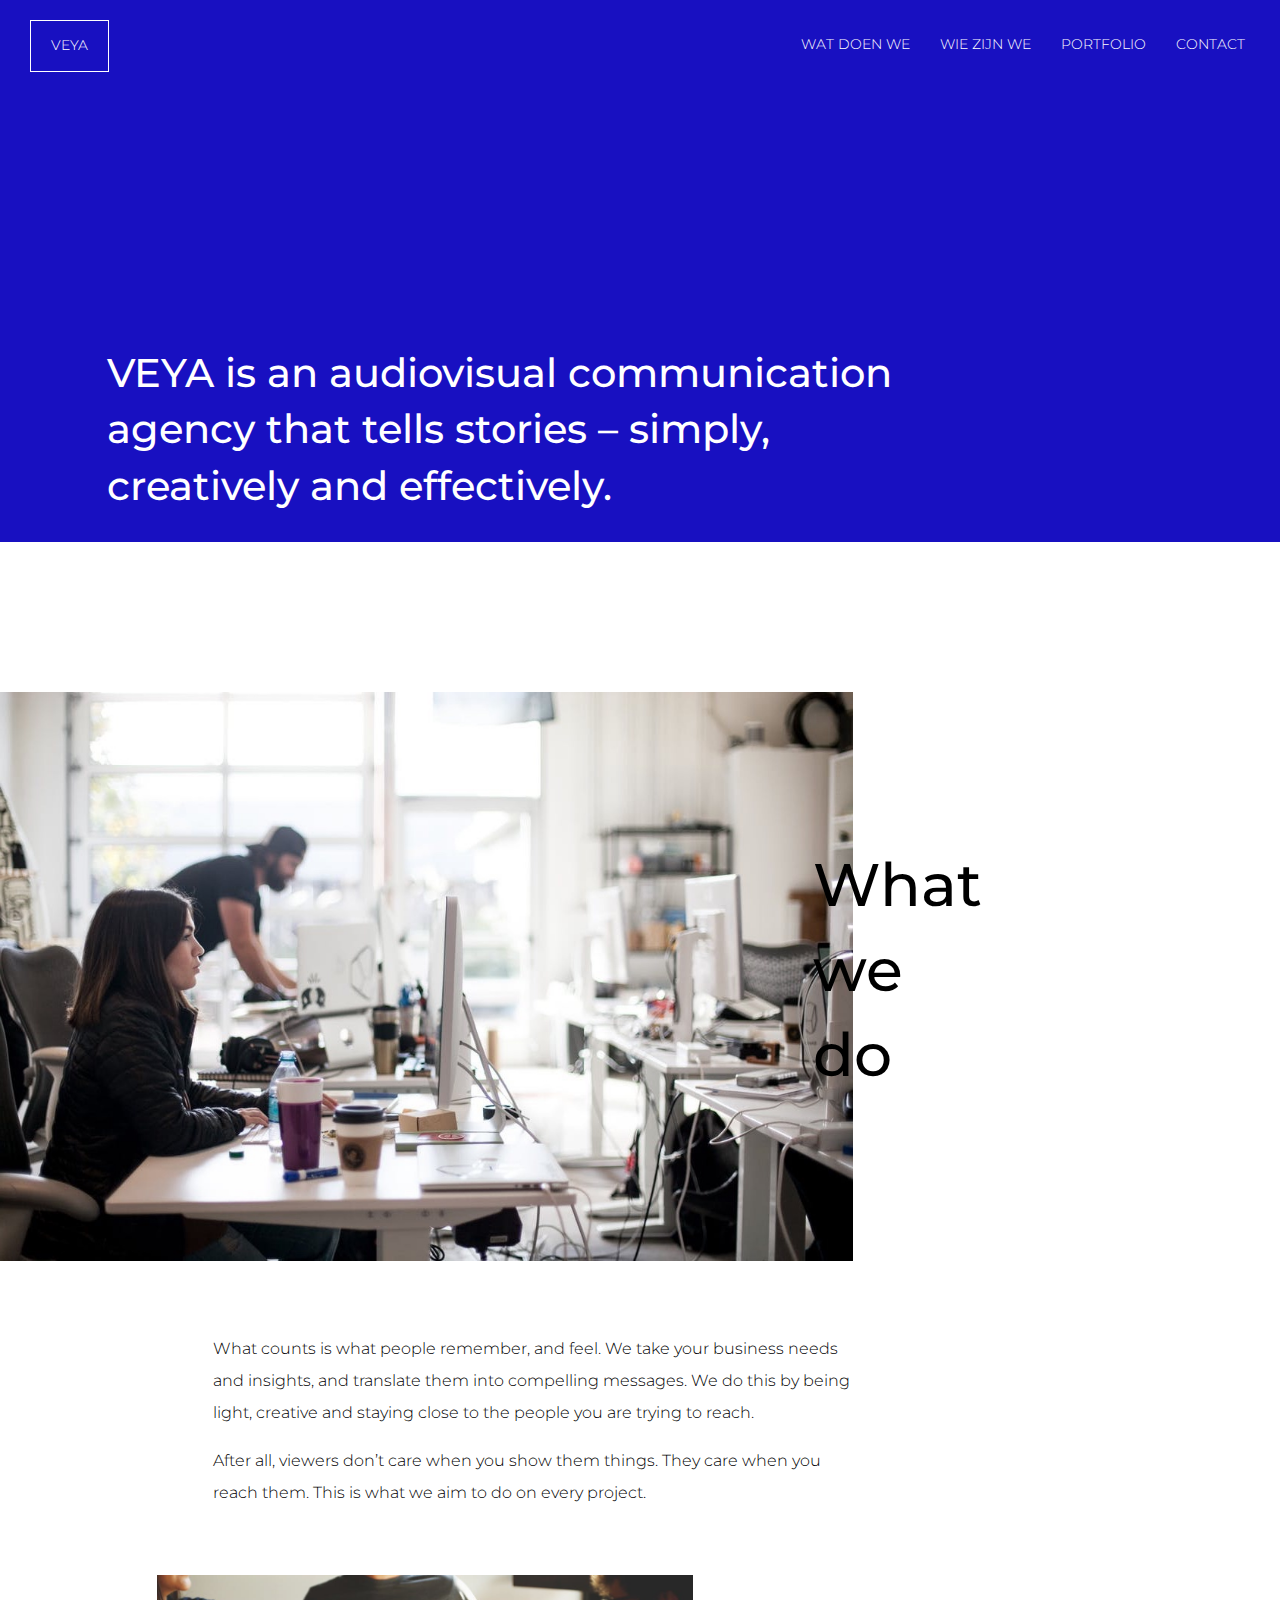
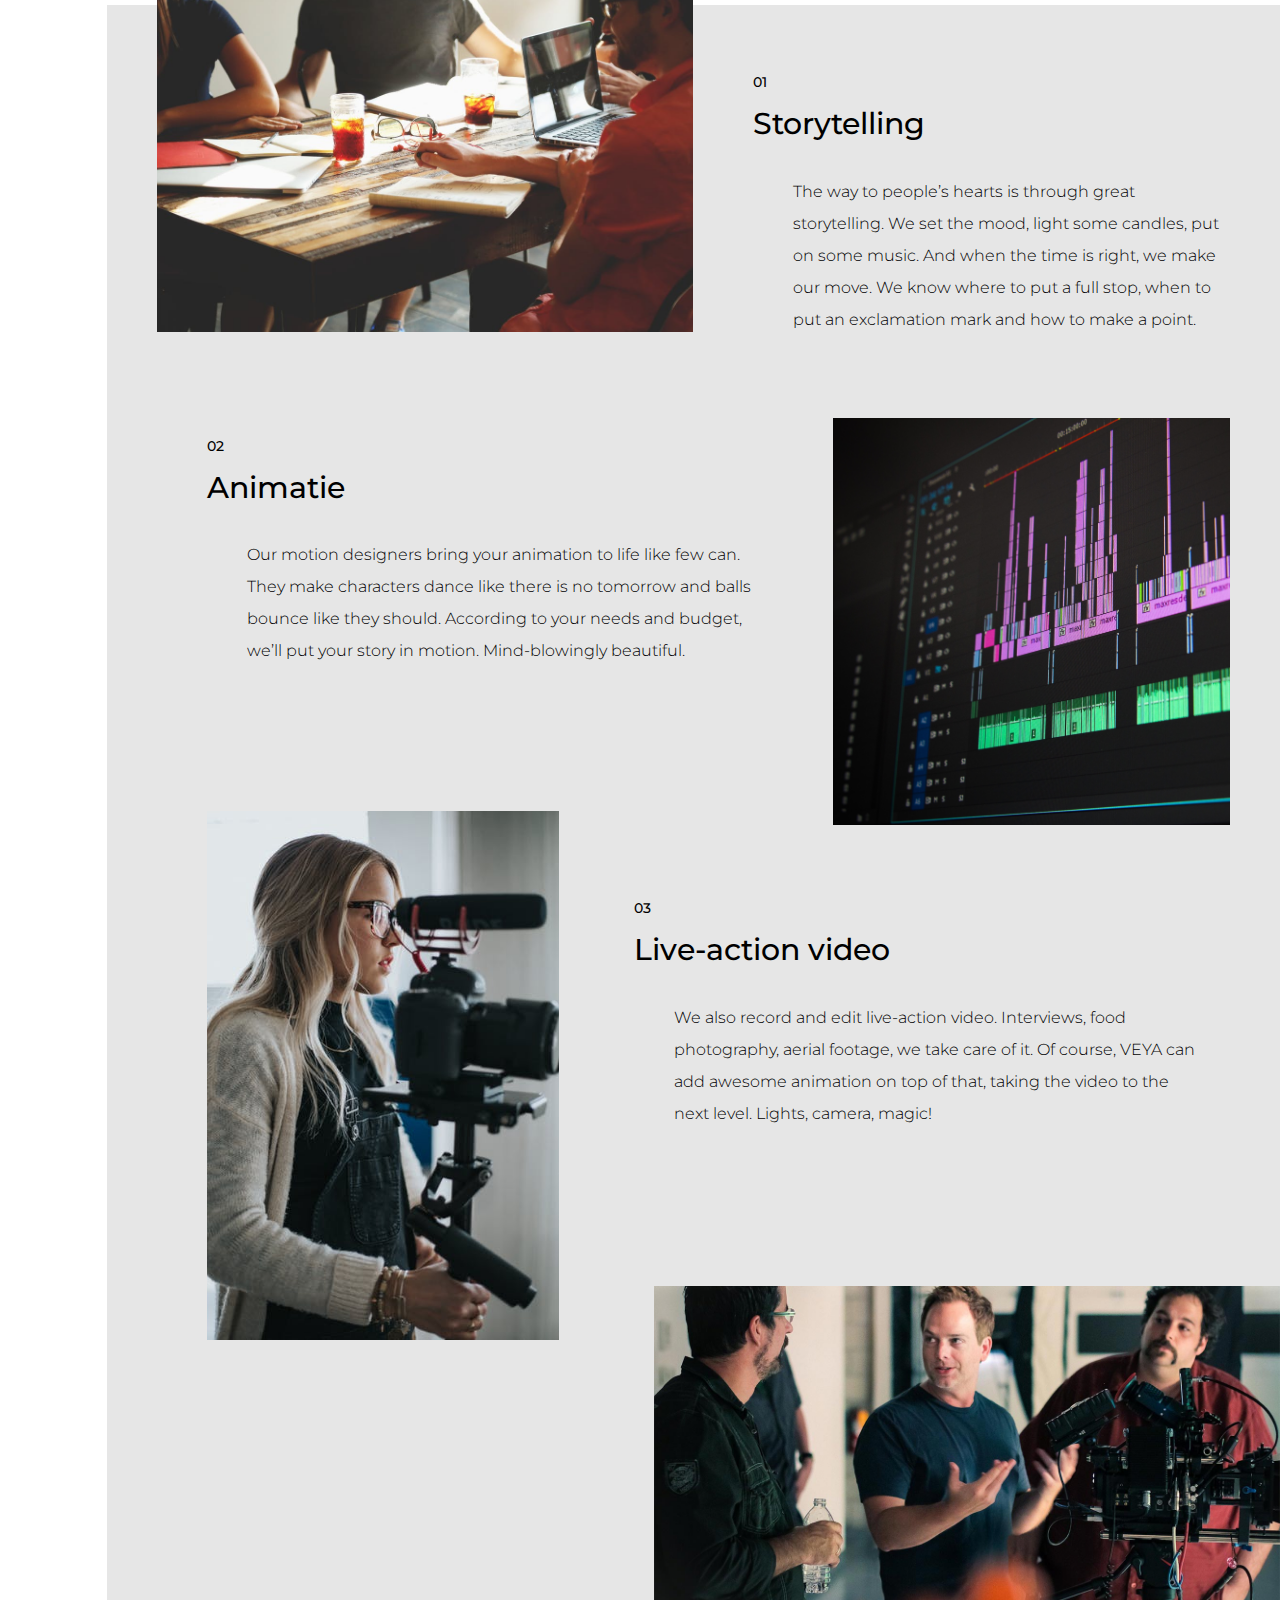
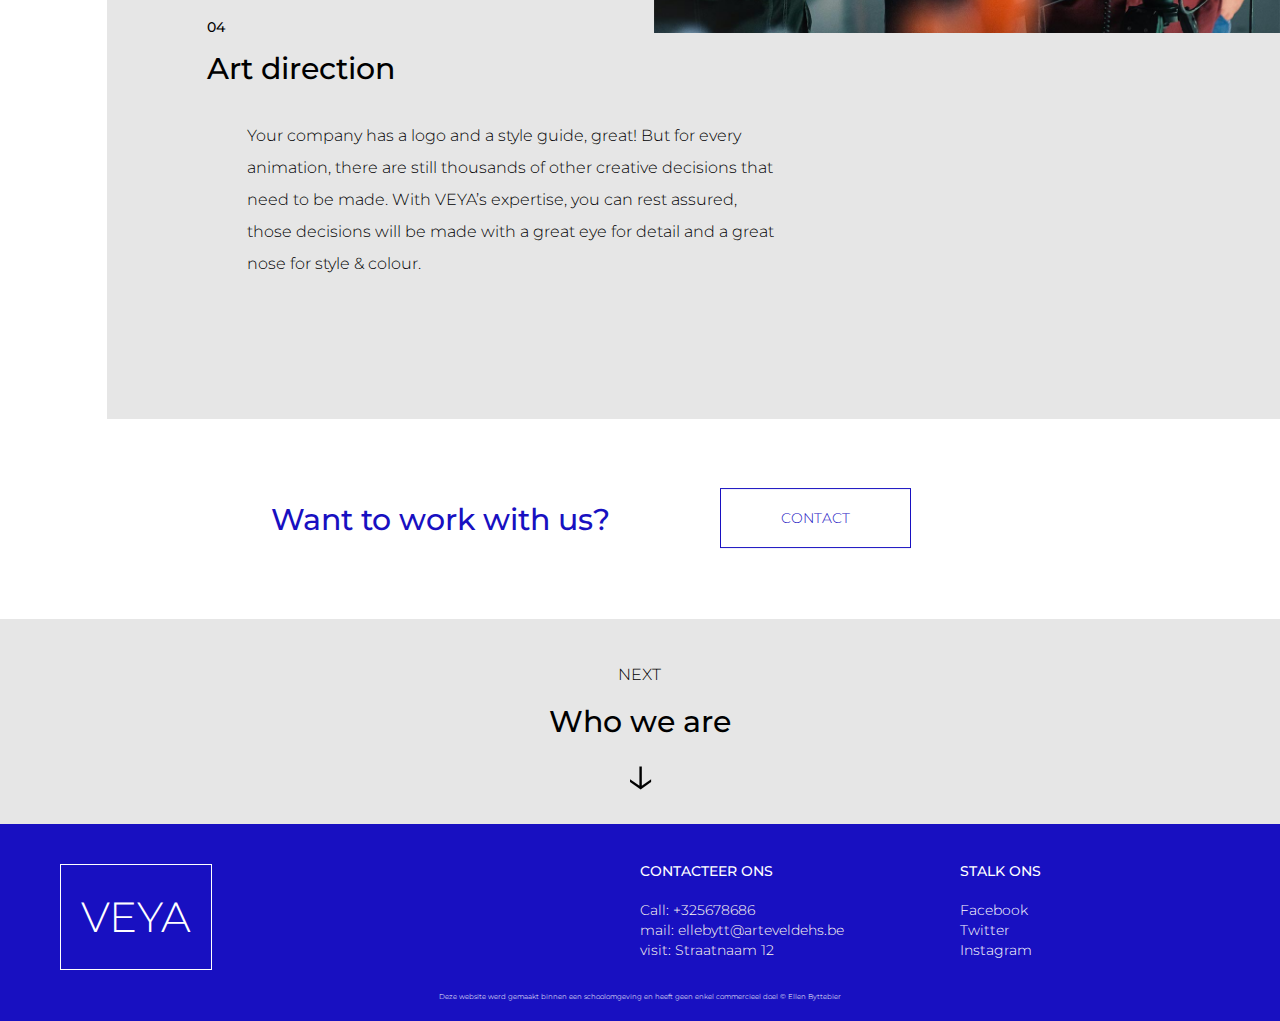
==== about.html @ 798d1234 "Versie 19/05" ====
<!DOCTYPE html SYSTEM "about:legacy-compat"> 
<html dir="ltr" lang="nl-be" class="no-js" prefix="og: http://ogp.me/ns#">
  <head>
    <!-- Character encoding -->
	  <meta charset="UTF-8"> 
	  <!-- Latest version of rendering engine -->
	  <meta http-equiv="X-UA-Compatible" content="IE=edge,chrome=1">
    <!-- Mobile Viewport -->
	  <meta name="viewport" content="width=device-width, initial-scale=1, maximum-scale=1">
    <!-- Most important SEO tag -->
    <title>HTML5 | Webdesign II | GDM</title>
    <!-- Other SEO friendly tags -->	
    <meta name="description" content="Lees hier alles over nieuwe media, html5 en andere ontwikkelingen in webdevelopment en mobile development. De docenten NMD willen graag hun kennis delen met jou!">
    <meta name="keywords" content="HTML5, JavaScript, jQuery, CSS3">
    <meta name="author" content="Arteveldehogeschool - Bachelor in de grafische en digitale media | MMP">
    <meta name="copyright" content="Copyright 2010-17 Arteveldehogeschool. All Rights Reserved.">
    <!-- OpenGraph -->
    <meta property="og:type" content="website">
    <meta property="og:title" content=">HTML5 | Webdesign II | GDM">
    <meta property="og:description" content="Lees hier alles over nieuwe media, html5 en andere ontwikkelingen in webdevelopment en mobile development. De docenten NMD willen graag hun kennis delen met jou!">
    <meta property="og:url" content="http://www.gdm.gent/">
    <meta property="og:site_name" content="GDM.GENT">
    <meta property="og:image" content="assets/images/ahs.png">
    <meta property="og:image:width" content="129">
    <meta property="og:image:height" content="129">
    <!-- humans.txt -->
    <link rel="author" type="text/plain" href="/humans.txt">
     <!-- DNS prefech for CDN -->
    <link rel="dns-prefetch" href="//cdnjs.cloudflare.com">
    <link rel="dns-prefetch" href="//code.jquery.com">
    <link rel="dns-prefetch" href="//maxcdn.bootstrapcdn.com">
    <!-- Icons -->
    <!-- http://realfavicongenerator.net/ -->
    <link rel="apple-touch-icon" sizes="180x180" href="assets/icons/apple-touch-icon.png">
    <link rel="icon" type="image/png" href="assets/icons/favicon-32x32.png" sizes="32x32">
    <link rel="icon" type="image/png" href="assets/icons/favicon-16x16.png" sizes="16x16">
    <link rel="manifest" href="assets/icons/manifest.json">
    <link rel="mask-icon" href="assets/icons/safari-pinned-tab.svg" color="#ee9900">
    <link rel="shortcut icon" href="assets/icons/favicon.ico">
    <meta name="apple-mobile-web-app-title" content="GDM">
    <meta name="application-name" content="GDM">
    <meta name="msapplication-config" content="assets/icons/browserconfig.xml">
    <meta name="theme-color" content="#ffffff">
    <!-- Stylesheets: Vendors -->
    <link rel="stylesheet" media="all" href="vendor/normalize/normalize.css">
    <!-- Stylesheets: App -->
    <link rel="stylesheet" media="all" href="css/fonts.css">
    <link rel="stylesheet" media="all" href="css/typography.css">
    <link rel="stylesheet" media="all" href="css/grid.css">
    <link rel="stylesheet" media="all" href="css/main.css">
    <!-- Modernizr: feature detection -->
    <script src="vendor/modernizr/modernizr.min.js"></script>
</head>
  <body>

    <div class="navigation-wrapper background__blue">
      <div class="grid__container">
		    <div class="grid__row">
			    <div class="grid__column-12">
              <header>
                <div class="grid__row">
                    <nav>
                        <ul class="navigation">
                          <div class="grid__column-2">
                            <li class="navigation__logo"><a href="index.html">VEYA</a></li>
                          </div>
                          <div class="grid__column-10">
                            <li class="navigation__item"><a href="contact.html">Contact</a></li>
                            <li class="navigation__item"><a href="portfolio.html">Portfolio</a></li>
                            <li class="navigation__item"><a href="team.html">Wie zijn we</a></li>
                            <li class="navigation__item"><a href="about.html">Wat doen we</a></li>
                          </div>
                        </ul>
                    </nav>
                </div>
              </header>
            </div>
	      	</div>
	      </div>
      </div>

    <div class="grid__wrapper background__blue">
        <div class="grid__container">
            <div class="grid__row"> 
                <div class="grid__column-8 grid__offset-1 page__title">
                    <div class="title__absolute">
                        <h1>VEYA is an audiovisual communication agency that tells stories – 
                        simply, creatively and effectively.</h1> 
                    </div>
                </div> 
            </div>
        </div>
    </div>

    <div class="grid__wrapper">
        <div class="grid__container ">
            <div class="grid__row page__subtitle"> 
                <div class="grid__column-8">
                    <picture>
                        <img src="_img/what_we_do.jpg" alt="Bedrijsfoto" class="image"> 
                    </picture>
                </div>
                <div class="grid__column-4 subtitle__about__text">
                    <div class="subtitle__about__absolute">
                        <h2>What<br>
                        we<br>
                        do</h2>
                    </div>
                </div>
            </div>
        </div>
    </div>

    <div class="grid__wrapper">
        <div class="grid__container">
            <div class="grid__row"> 
                <div class="grid__column-6 grid__offset-2 about__alinea">
                    <p>What counts is what people remember, and feel.  We take your business needs and insights, 
                        and translate them into compelling messages. We do this by being light, 
                    creative and staying close to the people you are trying to reach. </p>
                    <p> After all, viewers don’t care when you show them things. 
                        They care when you reach them. This is what we aim to do on every project.</p> 
                </div> 
            </div>
        </div>
    </div>

    <div class="grid__wrapper">
        <div class="grid__container">
            <div class="grid__row">
                <div class="grid__column-1">
                    <p></p>
                </div>
                <div class="grid__column-11 background__grey about__grey__field">

                    <div class="grid__row">
                        <div class="grid__column-6">
                            <picture>
                                <img src="_img/storytelling.jpg" alt="Afbeelding ter illustratie" class="image storytelling__image">
                            </picture>
                        </div>
                        <div class="grid__column-6 storytelling__alinea">
                            <h4>01</h4>
                            <h3>Storytelling</h3> 
                            <p>The way to people’s hearts is through great storytelling. 
                                We set the mood, light some candles, put on some music. 
                                And when the time is right, we make our move. We know where to put a full stop, 
                                when to put an exclamation mark and how to make a point.</p>
                        </div> 
                    </div>

                    <div class="grid__row">
                        <div class="grid__column-7 animatie__alinea">
                            <h4>02</h4>
                            <h3>Animatie</h3> 
                            <p>Our motion designers bring your animation to life like few can. 
                                They make characters dance like there is no tomorrow and balls bounce like they should. 
                                According to your needs and budget, we’ll put your story in motion. Mind-blowingly beautiful.</p>
                        </div> 
                        <div class="grid__column-5 animatie__image">
                            <picture>
                                <img src="_img/animation.jpg" alt="Afbeelding ter illustratie" class="image">
                            </picture>
                        </div>
                    </div> 

                    <div class="grid__row">
                        <div class="grid__column-5">
                            <picture>
                                <img src="_img/live_action_video.jpeg" alt="Afbeelding ter illustratie" class="image live__action__image">
                            </picture>
                        </div>
                        <div class="grid__column-7 live__action__alinea">
                            <h4>03</h4>
                            <h3>Live-action video</h3> 
                            <p>We also record and edit live-action video. Interviews, food photography, aerial footage, we take care of it. 
                                Of course, VEYA can add awesome animation on top of that, taking the video to the next level. Lights, camera, magic!</p>
                        </div> 
                    </div>

                    <div class="grid__row">
                        <div class="grid__column-5">
                            <p></p>
                        </div>
                        <div class="grid__column-7">
                            <picture>
                                <img src="_img/art_direction.jpg" alt="Afbeelding ter illustratie" class="image art__direction__image">
                            </picture>
                        </div>
                    </div>

                    <div class="grid__row">
                        <div class="grid__column-7 art__direction__alinea">
                            <div class="art__direction__alinea__absolute">
                                <h4>04</h4>
                                <h3>Art direction</h3> 
                                <p>Your company has a logo and a style guide, great! But for every animation, 
                                there are still thousands of other creative decisions that need to be made. 
                                With VEYA’s expertise, you can rest assured, those decisions will be made 
                                with a great eye for detail and a great nose for style &amp; colour.</p>
                            </div>
                        </div>
                        <div class="grid__column-5">
                            <p></p>
                        </div>
                    </div>
                </div>
            </div>
        </div>
    </div>

    <div class="grid__wrapper">
        <div class="grid__container">
            <div class="grid__row"> 
                <div class="grid__column-6 wwu__box">
                     <h3>Want to work with us?</h3>
                </div> 
                <div class="grid__column-6 wwu__box">
                    <div class="wwu__contact__box">
                        <a href="contact.html">Contact</a>
                    </div>
                </div> 
            </div>
        </div>
    </div>
   
    <div class="grid__wrapper background__grey">
        <div class="grid__container">
                <div class="grid__row"> 
                    <div class="grid__column-4 grid__offset-4 next__footer">
                        <a href="team.html">
                        <p>Next</p>
                        <h3>Who we are</h3>
                        <div class="arrow__down__box">
                        <div class="arrow__down">&#8595;</div>
                        </div>
                        </a>
                    </div> 
                </div>
        </div>
    </div>
         

    
    <div class="footer-wrapper background__blue">
	<div class="grid__container">
		<div class="grid__row">
			<div class="grid__column-12">
				<footer>
					<div class="grid__row">
						<div class="grid__column-6">
							<p class="footer__logo">VEYA</p>
						</div>
						<div class="grid__column-3 footer">
							<a href="contact.html"><h4>Contacteer ons</h4></a>
                                <ul>
                                    <li>Call: +325678686</li>
                                    <li>mail: ellebytt@arteveldehs.be</li>
                                    <li>visit: Straatnaam 12</li>
                                </ul>
						</div>
						<div class="grid__column-3 footer">
							<h4>Stalk ons</h4>
                                <ul class="social__media">
                                    <li><a href="#">Facebook</a></li>
                                    <li><a href="#">Twitter</a></li>
                                    <li><a href="#">Instagram</a></li>
                                </ul>
						</div>
					</div>

                    <div class="grid__row">
                        <div class="grid__column-12 footer__text">
                        <p> Deze website werd gemaakt binnen een schoolomgeving en heeft geen enkel commercieel doel &copy; Ellen Byttebier</p>
                        </div>
                    </div>
				</footer>
			</div>
		</div>
	</div>
</div>


    <!-- Scripts: Vendors -->
      <!-- For example: jQuery, lodash, handlebars, ... -->
    <!-- Scripts: App -->
    <script src="js/main.js"></script>
  </body>
</html>
---- css/fonts.css ----
@import url('https://fonts.googleapis.com/css?family=Montserrat:300,400,500,700');
---- css/typography.css ----
html {
  /* Convert Root EM (rem) from 16px to 10px */
  font-size: 62.5%;
}

body {
  font-family: 'Montserrat', sans-serif;
  font-size: 1.4rem;
  font-weight: 300;
  font-style: normal;
  line-height: 1.42;
}

h1, h2, h3, h4, h5, h6 {
  font-family: 'Montserrat', sans-serif;
  font-style: normal;
  line-height: 1.42;
  color: black
}

h1 {
  font-weight: 500;
  font-size: 4.5rem;
  color: white;
}

h2 {
  font-weight: 500;
  font-size: 6rem;
}
h3 {
  font-weight: 500;
  font-size: 3rem;
}

p {
  color: black;
  font-family: 'Montserrat', sans-serif;
  font-weight: 300;
  font-size: 1.6rem;
  line-height: 2;
}

h4 {
  font-weight: 500;
  text-transform: uppercase;
  font-size: 1.4rem;
}

h5, h6 {
  font-weight: 400;
}
---- css/grid.css ----
* {
    box-sizing: border-box;
}
.grid__wrapper {
    display: block;
    margin: 0;
    padding: 0;
}
.container {
    width: 100%;
    max-width: 1140px;
    margin: 0 auto;
}

.clearfix::after,
.grid__row::after {
    content: ' ';
    clear: both;
    display: block;
}
.grid__row {
    background: ;
}


.grid__column-12,
.grid__column-11,
.grid__column-10,
.grid__column-9,
.grid__column-8,
.grid__column-7,
.grid__column-6,
.grid__column-5,
.grid__column-4,
.grid__column-3,
.grid__column-2,
.grid__column-1 {
    display: block;
    float: left;
    padding: 0px;
    margin: 0px;
    border: solid 0px lightgoldenrodyellow;
}

.grid__column-12 { width: 100%; }
.grid__column-11 { width: 91.666666666667%; }
.grid__column-10 { width: 83.333333333333%; }
.grid__column-9 {  width: 75%; }
.grid__column-8 {  width: 66.666666666667%; }
.grid__column-7 {  width: 58.333333333333%; }
.grid__column-6 {  width: 50%; }
.grid__column-5 {  width: 41.666666666667%; }
.grid__column-4 {  width: 33.333333333333%; }
.grid__column-3 {  width: 25%; }
.grid__column-2 {  width: 16.666666666667%; }
.grid__column-1 {  width: 8.333333333333%; }


@media all and (max-width: 600px) {
    .grid__column-12,
.grid__column-11,
.grid__column-10,
.grid__column-9,
.grid__column-8,
.grid__column-7,
.grid__column-6,
.grid__column-5,
.grid__column-4,
.grid__column-3,
.grid__column-2,
.grid__column-1 {
    display: block;
    float: none;
    padding: 20px;
    margin: 0px;
    border: solid 5px darkslateblue;
    width: 100%;
    }
}

.grid__offset-12 { margin-left: 100%; }
.grid__offset-11 { margin-left: 91.666666666667%; }
.grid__offset-10 { margin-left: 83.333333333333%; }
.grid__offset-9 {  margin-left: 75%; }
.grid__offset-8 {  margin-left: 66.666666666667%; }
.grid__offset-7 {  margin-left: 58.333333333333%; }
.grid__offset-6 {  margin-left: 50%; }
.grid__offset-5 {  margin-left: 41.666666666667%; }
.grid__offset-4 {  margin-left: 33.333333333333%; }
.grid__offset-3 {  margin-left: 25%; }
.grid__offset-2 {  margin-left: 16.666666666667%; }
.grid__offset-1 {  margin-left: 8.333333333333%; }
---- css/main.css ----
* {
    box-sizing: border-box;
}

body {
    margin: 0px;
    color: floralwhite;
}
.background__blue {
    background-color: #1810C1;
}
.background__grey {
    background-color: #E6E6E6;
}
.background__white {
    background-color: #FFFFFF;
}
.image {
    width: 100%; 
    height: auto;   
    position: relative;
}
a {
    text-decoration: none;
}

/**** NAVIGATION ****/ 
header {
    padding: 20px;
}
.navigation__logo {
    border: 1px solid white; 
    float: left;
    padding: 15px 20px;
    margin-left: 10px;
}

.navigation__item {
    display: block;
    float: right;
    padding: 5px;
    margin: 10px;
}
.navigation {
    margin: 0px;
    padding: 0px;
    list-style-type: none;
}
.navigation__item a,
.navigation__logo a {
    text-decoration: none;
    color: white;
    padding: 0;
    display: block;
}
.navigation__item a {
    text-transform: uppercase;
}

.navigation__item a:hover:after {
    width: 100%;   
}
.navigation__item a:after {
    content: '';
    display: block;
    width: 0;
    height: 2px;
    background: white;
    transition: width .3s;
}



/******** PAGINA TITEL ******/

.page__title h1 {
    font-size: 4rem;
}
.page__title {
    position: relative;
    height: 450px;
}
.title__absolute {
    position: absolute;
    bottom: 0px;
}


/******** HOME ******/

.home__title h1{
    padding: 200px 0px;
    padding-left: 50px;
}
.home__cover__image {
    top: -50px;
}
.change__margin {
    margin-bottom: -55px;
}
.home__intro p{
    margin: 100px 0;
    margin-left: 200px;
}




.mySlides {display:none}

/* Slideshow container */
.slideshow-container {
  max-width: 100%;
  position: relative;
  margin: auto;
}

/* Next & previous buttons */
.prev, .next {
  cursor: pointer;
  position: absolute;
  top: 50%;
  width: auto;
  padding: 16px;
  margin-top: -22px;
  color: white;
  font-weight: bold;
  font-size: 18px;
  transition: 0.6s ease;
  border-radius: 0 3px 3px 0;
}
.next {
  right: 0;
  border-radius: 3px 0 0 3px;
}
.prev:hover, .next:hover {
  background-color: rgba(0,0,0,0.8);
}

/* Caption text */
.text {
    padding: 2px 6px;
    position: absolute;
    bottom: 6px;
    text-align: center;
    background-color: hsla(0, 0%, 50%, 0.5);
    left: 50%;
    -webkit-transform: translateX(-50%);
    transform: translateX(-50%)
}

.slideshow__image {
    width: 100%; 
    height: 400px;   
    position: relative;
}
.slideshow__image01 {
    background: #DDD url('../_img/portfolio_01.jpg') no-repeat;
    background-size: cover;
    background-position: center center;
}
.slideshow__image02 {
    background: #DDD url('../_img/portfolio_02.jpg') no-repeat;
    background-size: cover;
    background-position: center center;
}
.slideshow__image03 {
    background: #DDD url('../_img/portfolio_03.jpg') no-repeat;
    background-size: cover;
    background-position: center center;
}









/******** WHAT WE DO ******/

.page__subtitle {
    margin-top: 150px;
}
.subtitle__about__text h2 {
    padding-top: 100px;
}
.subtitle__about__text {
    position: relative;
}
.subtitle__about__absolute {
    position: absolute;
    left: -40px;
}

.about__alinea {
    padding-top: 50px;
    padding-bottom: 80px;
}
.about__grey__field {
    padding: 50px;
}
.about__grey__field h4 {
    margin-bottom: -20px;
}
.about__grey__field p {
    margin-left: 40px;
}

.storytelling__image {
    top: -80px;
}
.storytelling__alinea {
    padding-left: 60px;
    padding-bottom: 30px;
}
.animatie__alinea {
    padding-left: 50px;
    padding-right: 30px;
    padding-bottom: 30px;
}
.animatie__image {
    padding-left: 50px;
}
.live__action__image {
    width: 90%;
    top: -20px;
    padding-left: 50px;
}
.live__action__alinea {
    padding: 0px 30px;
    padding-top: 50px;
    margin-bottom: 100px;
}
.art__direction__image {
    right: -50px;
    top: -80px;
}
.art__direction__alinea {
    position: relative;
    height: 250px;
    padding-left: 50px;
}
.art__direction__alinea__absolute {
    position: absolute;
    top: -120px;
}







/******** WHO WE ARE ******/

.subtitle__team__text h2 {
    position: relative;
    padding-top: 100px;
    text-align: right;
    z-index: 1;
}
.subtitle__team__text {
    position: relative;
    right: -40px;
}
.team__grey__field {
    padding: 50px;
}
.image__lisanne {
    position: relative;
    background: #DDD url('../_img/lisanne.jpg') no-repeat;
    background-size: cover;
    background-position: center center;
    width: 300px;
    height: 300px;
}
.image__lars {
    position: relative;
    background: #DDD url('../_img/lars.jpg') no-repeat;
    background-size: cover;
    background-position: center center;
    width: 300px;
    height: 300px;
}
.image__ellen {
    position: relative;
    background: #DDD url('../_img/ellen.jpg') no-repeat;
    background-size: cover;
    background-position: center center;
    width: 300px;
    height: 300px;
}
.image__aurelie {
    position: relative;
    background: #DDD url('../_img/aurelie.jpg') no-repeat;
    background-size: cover;
    background-position: center center;
    width: 300px;
    height: 300px;
}
.profile__image {
    position: relative; 
    border-radius: 200px;
    -webkit-transition: border-radius 0.5s ease-out;
    transition: border-radius 0.5s ease-out;
}
.float__right {
    float: right;
}
.align__right {
    text-align: right;
}
.profile__text__left {
    position: relative;
    left: -20px;
}
.profile__text__right {
    position: relative;
    right: -20px;
    z-index: 1;
}
.profile__text__right h3,
.profile__text__left h3 {
    color: blue;
}
.profile__image:hover {
    border-radius: 0; 
}

/******** PORTFOLIO ******/
.white__space {
    height: 150px;
}
.column__down {
    top: 100px;
}
.portfolio__container {
    position: relative;
    margin: 0px 10px;
}
.image__porfolio__01 {
    background: #DDD url('../_img/portfolio_01.jpg') no-repeat;
    background-size: cover;
    background-position: center center;
    width: 100%;
    height:  300px;
    position: relative;
}
.image__porfolio__02 {
    background: #DDD url('../_img/portfolio_02.jpg') no-repeat;
    background-size: cover;
    background-position: center center;
    width: 100%;
    height: 300px;
    position: relative;
}

.image__porfolio__03 {
    background: #DDD url('../_img/portfolio_03.jpg') no-repeat;
    background-size: cover;
    background-position: center center;
    width: 100%;
    height:  300px;
    position: relative;
}
.image__paper__faces {
    background: #DDD url('../_img/paper_faces.PNG') no-repeat;
    background-size: cover;
    background-position: center center;
    width: 100%;
    height: 300px;
    position: relative;
}

.portfolio__title h3 {
    position:relative;
    font-size: 2.5rem;
    font-weight: 400;
    color: #FFF;
    text-align: center;
    z-index: 1;

}
.portfolio__text p { 
    position: relative;
    font-weight: 300;
    font-size: 1.2rem;
    text-transform: uppercase;
    color: #FFF;
    padding-left: 20px;
    opacity: 0;
    z-index: 1;
    -webkit-transition: opacity .5s ease-in;
    transition: opacity .5s ease-in;

}
.portfolio__text,
.portfolio__title {
    width: 49%;
    display: inline-block;
    vertical-align: middle;
    margin-top: 100px;

}

/* hover */
.overlay {
    position: absolute;
    bottom: 0;
    left: 0;
    right: 0;
    background-color: blue;
    overflow: hidden;
    width: 0;
    height: 100%;
    -webkit-transition: width .5s ease;
    transition: .5s ease;
}
.portfolio__container:hover .overlay {
    width: 100%;
}

.portfolio__container:hover .portfolio__text p {
    opacity: 1;
}


/******** CONTACT *******/

label {
    color: black;
    font-family: 'Montserrat', sans-serif;
    font-weight: 300;
    font-size: 1rem;
    text-transform: uppercase;
}

input[type=text] {
    width: 100%;
    padding: 12px 20px;
    margin: 8px 0;
    display: inline-block;
    border: 1px solid #ccc;
    box-sizing: border-box;
}
input[type=text]:focus,
input[type=submit]:focus {
    border: 1px solid #555;
}
textarea {
    width: 100%;
    height: 150px;
    padding: 12px 20px;
    box-sizing: border-box;
    border: 1px solid #ccc;
}
input[type=submit] {
    background-color: grey;
    border: none;
    color: white;
    padding: 12px 20px;
    text-decoration: none;
    margin: 8px 0;
    text-transform: uppercase;
    cursor: pointer;
}
.conctact__right__colomn {
    padding-left: 10px;
}
.google__maps {
    height: 500px;
}

#map {
    height: 100%;
}


/******** DETAIL PAGE *******/

.video__wrapper {
    position: relative;
    height: 600px;
}

.video__wrapper iframe {
	position: absolute;
	top: 0;
	left: 0;
	width: 100%;
	height: 100%;
}

.menu__prev__next {
    position: relative;
    height: 100px;
}
.left__arrow,
.right__arrow {
    position: absolute;
    top: 50%;
    transform: translateY(-50%);
}

.left__arrow a,
.right__arrow a {
    text-decoration: none;
    color: blue;
}
.right__arrow {
    right: 0;
}
.arrow {
    font-size: 2em;
    color: blue;
    
}

.omschrijving h4 {
    line-height: 0.8em;
}
.omschrijving {
    border-left: 2px solid black;
    padding-left: 20px;
}
.omschrijving p {
    padding-top: 30px;
}



/******** WORK WITH US *******/

.wwu__box {
    position: relative;
    height: 200px;
    background-color: white;
}
.wwu__box h3 {
    float: right;
    padding: 50px 0;
    padding-right: 30px;
    color: #1810C1; 
}
.wwu__contact__box {
    position: absolute;
    top: 50%;
    transform: translateY(-50%);
    padding-left: 80px;
}
.wwu__box a {
    text-decoration: none;
    color: #1810C1; 
    border: 1px solid #1810C1; 
    padding: 20px 60px;
    text-transform: uppercase;
    -webkit-transition: background-color .2s ease-in;
    transition: background-color .2s ease-in;
}
.wwu__box a:hover {
    background-color: #1810C1;
    color: white;
}

/******** NEXT *******/
.next__footer {
    text-align: center;
}
.next__footer p:first-child {
    text-transform: uppercase;
    margin-bottom: -20px;
    margin-top: 40px;
}
.arrow__down__box {
    position: relative;
    height: 90px;
    margin-top: -40px;
}

.arrow__down {
    position: absolute;
    font-size: 4em;
    color: black;
    left: 0;
    right: 0;
    top:0px;
    bottom:0;
    -webkit-transition: top .3s ease-in;
    transition: top .3s ease-in;
}
.next__footer a:hover .arrow__down {
    top: 10px;
}


/******** FOOTER ******/

.footer__logo {
    border: 1px solid white; 
    color: white;
    float: left;
    padding: 10px 20px;;
    font-size: 3em;
    margin: 40px 60px;
}

footer p,
footer h4 {
    color: white;
}
.footer__text p {
    font-size: 0.5em;
    text-align: center;
    padding-bottom: 10px;
    margin-top: -20px;
}
.footer {
    padding-top: 20px;
}

.footer ul{
    margin: 0px;
    padding: 0px;
    list-style-type: none; 
}
.social__media li a {
    color: white;
    background-image: linear-gradient(to right,
                                      white,
                                      white 50%,
                                      transparent 50%,
                                      transparent);
    background-position: 100% 0;
    background-size: 200% 100%;
    transition: all .2s ease-in;
}
.social__media li a:hover{
    color: blue;
    background-position: 0 0;   
}
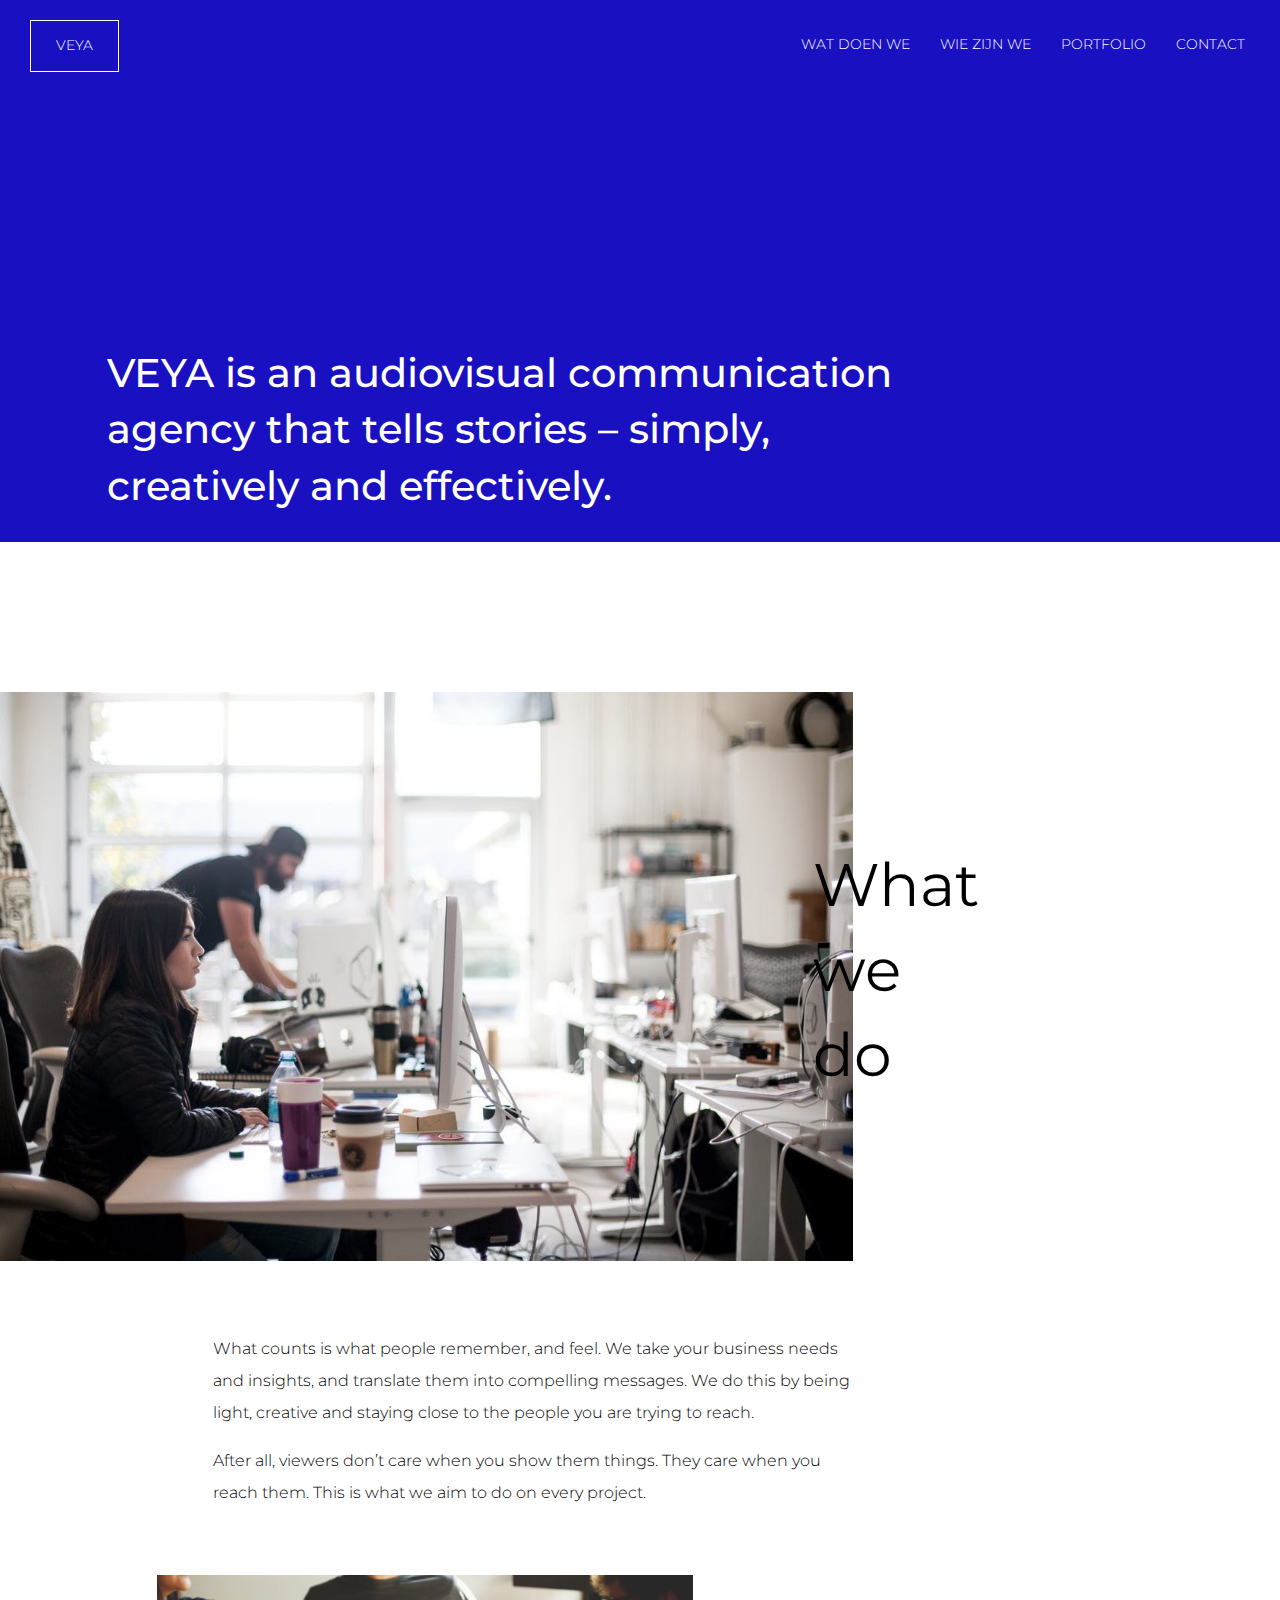
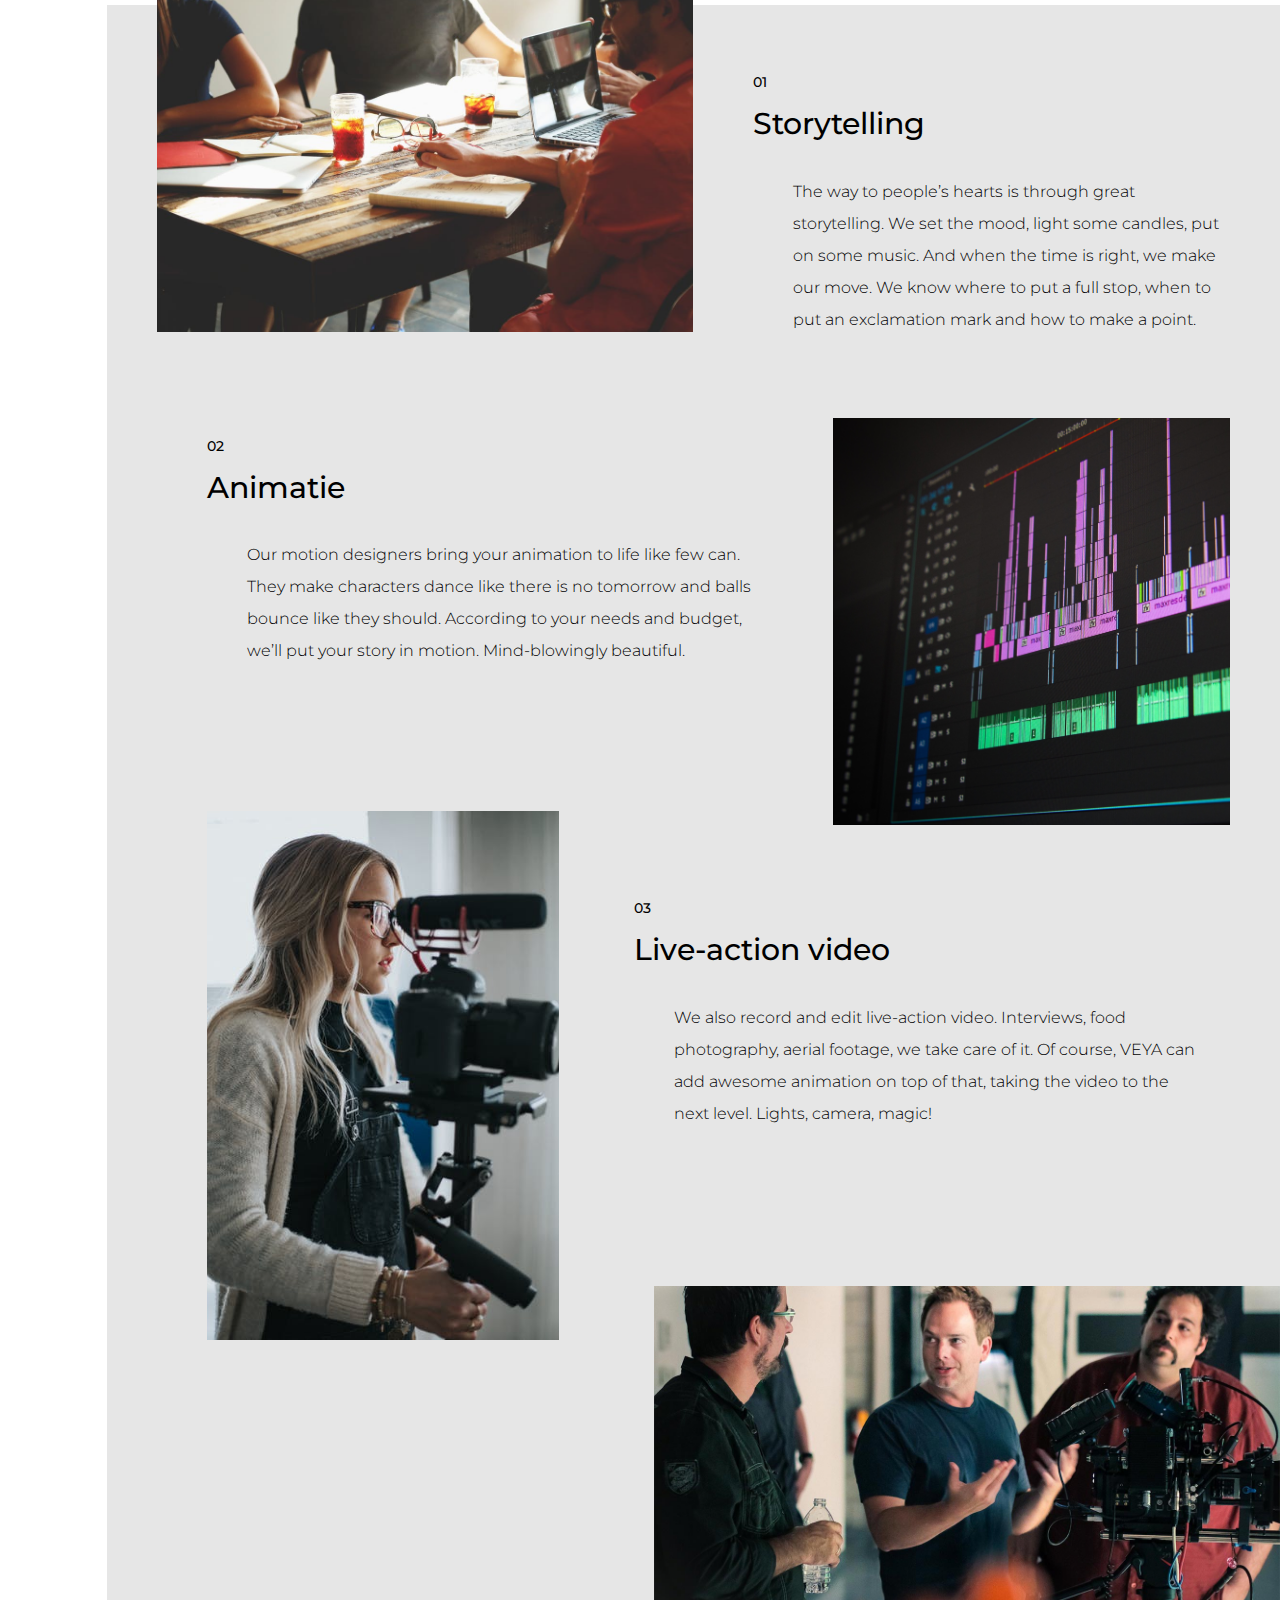
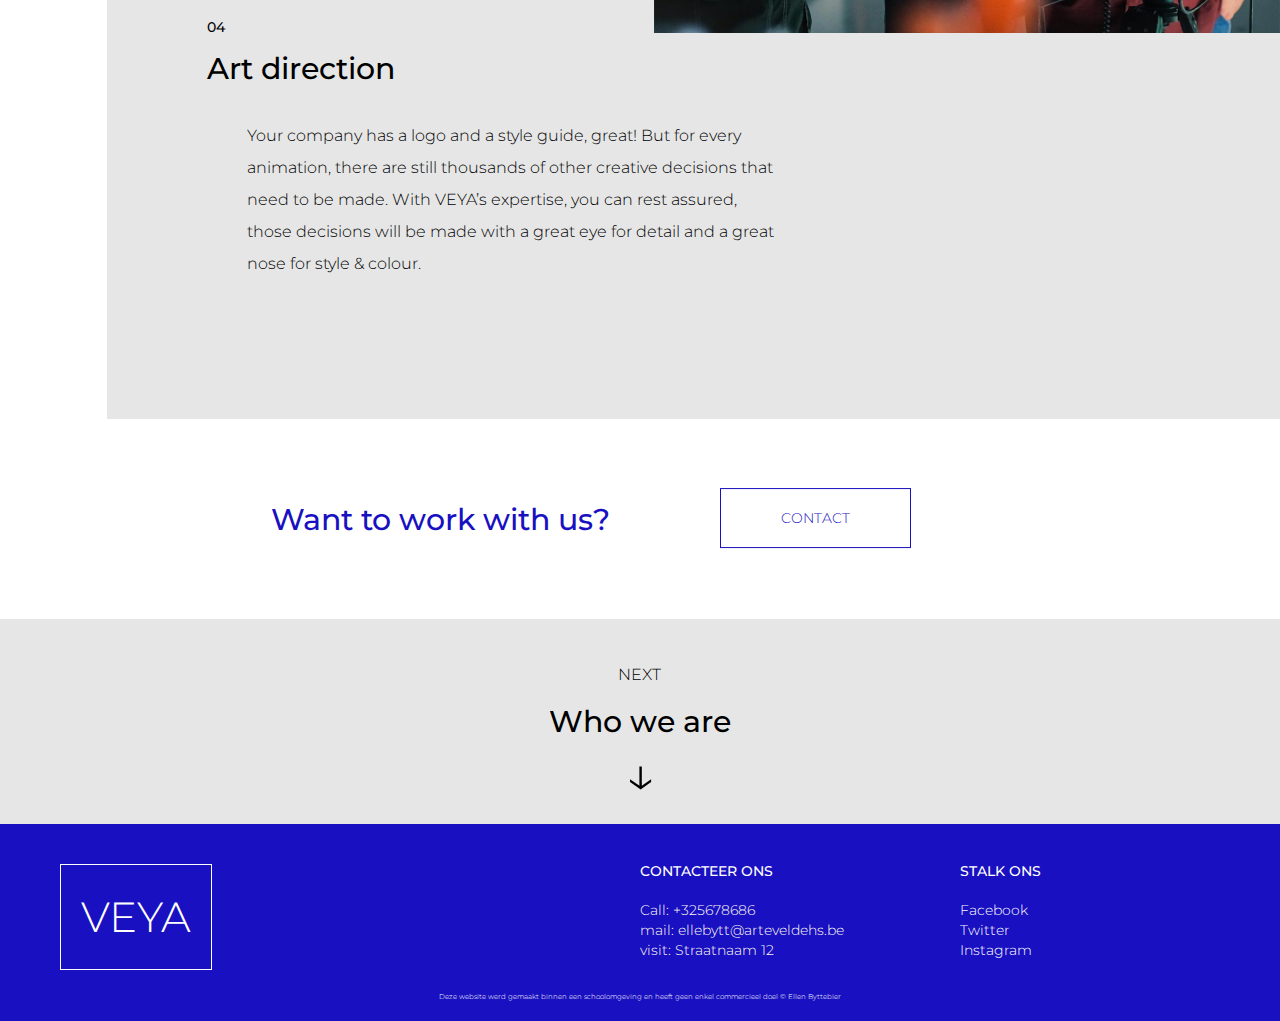
==== commit 061d8262: "Upload 26/05" ====
--- a/about.html
+++ b/about.html
@@ -62,7 +62,7 @@
                     <nav>
                         <ul class="navigation">
                           <div class="grid__column-2">
-                            <li class="navigation__logo"><a href="index.html">VEYA</a></li>
+                            <a href="index.html" class="navigation__logo"> VEYA</a>
                           </div>
                           <div class="grid__column-10">
                             <li class="navigation__item"><a href="contact.html">Contact</a></li>
@@ -97,7 +97,7 @@
             <div class="grid__row page__subtitle"> 
                 <div class="grid__column-8">
                     <picture>
-                        <img src="_img/what_we_do.jpg" alt="Bedrijsfoto" class="image"> 
+                        <img src="img/what_we_do.jpg" alt="Bedrijsfoto" class="image"> 
                     </picture>
                 </div>
                 <div class="grid__column-4 subtitle__about__text">
@@ -136,7 +136,7 @@
                     <div class="grid__row">
                         <div class="grid__column-6">
                             <picture>
-                                <img src="_img/storytelling.jpg" alt="Afbeelding ter illustratie" class="image storytelling__image">
+                                <img src="img/storytelling.jpg" alt="Afbeelding ter illustratie" class="image storytelling__image">
                             </picture>
                         </div>
                         <div class="grid__column-6 storytelling__alinea">
@@ -159,7 +159,7 @@
                         </div> 
                         <div class="grid__column-5 animatie__image">
                             <picture>
-                                <img src="_img/animation.jpg" alt="Afbeelding ter illustratie" class="image">
+                                <img src="img/animation.jpg" alt="Afbeelding ter illustratie" class="image">
                             </picture>
                         </div>
                     </div> 
@@ -167,7 +167,7 @@
                     <div class="grid__row">
                         <div class="grid__column-5">
                             <picture>
-                                <img src="_img/live_action_video.jpeg" alt="Afbeelding ter illustratie" class="image live__action__image">
+                                <img src="img/live_action_video.jpeg" alt="Afbeelding ter illustratie" class="image live__action__image">
                             </picture>
                         </div>
                         <div class="grid__column-7 live__action__alinea">
@@ -184,7 +184,7 @@
                         </div>
                         <div class="grid__column-7">
                             <picture>
-                                <img src="_img/art_direction.jpg" alt="Afbeelding ter illustratie" class="image art__direction__image">
+                                <img src="img/art_direction.jpg" alt="Afbeelding ter illustratie" class="image art__direction__image">
                             </picture>
                         </div>
                     </div>
@@ -216,7 +216,7 @@
                      <h3>Want to work with us?</h3>
                 </div> 
                 <div class="grid__column-6 wwu__box">
-                    <div class="wwu__contact__box">
+                    <div class="standard__btn wwu__btn__box">
                         <a href="contact.html">Contact</a>
                     </div>
                 </div> 
--- a/css/typography.css
+++ b/css/typography.css
@@ -25,7 +25,7 @@
 }
 
 h2 {
-  font-weight: 500;
+  font-weight: 400;
   font-size: 6rem;
 }
 h3 {
--- a/css/main.css
+++ b/css/main.css
@@ -7,13 +7,13 @@
     color: floralwhite;
 }
 .background__blue {
-    background-color: #1810C1;
+    background-color: hsla(243, 85%, 41%, 1);
 }
 .background__grey {
-    background-color: #E6E6E6;
+    background-color: hsla(0, 0%, 90%, 1);
 }
 .background__white {
-    background-color: #FFFFFF;
+    background-color: hsla(0, 100%, 100%, 1);
 }
 .image {
     width: 100%; 
@@ -29,10 +29,11 @@
     padding: 20px;
 }
 .navigation__logo {
-    border: 1px solid white; 
+    border: 1px solid hsla(0, 100%, 100%, 1);
     float: left;
-    padding: 15px 20px;
+    padding: 15px 25px;
     margin-left: 10px;
+    color: hsla(0, 100%, 100%, 1);
 }
 
 .navigation__item {
@@ -49,7 +50,8 @@
 .navigation__item a,
 .navigation__logo a {
     text-decoration: none;
-    color: white;
+    font-weight: 300;
+    color: hsla(0, 100%, 100%, 1);
     padding: 0;
     display: block;
 }
@@ -65,7 +67,7 @@
     display: block;
     width: 0;
     height: 2px;
-    background: white;
+    background: hsla(0, 100%, 100%, 1);
     transition: width .3s;
 }
 
@@ -98,82 +100,121 @@
 .change__margin {
     margin-bottom: -55px;
 }
-.home__intro p{
-    margin: 100px 0;
-    margin-left: 200px;
-}
-
-
-
-
+.home__intro p {
+    padding: 100px 250px 50px 200px;
+}
+.home__intro__btn {
+    padding-left: 200px;
+    padding-bottom: 150px;
+}
+.home__work {
+    padding-top: 100px;
+}
+.home__contact {
+    padding-left: 150px;
+    padding-top: 50px;
+    padding-right: 200px;
+    padding-bottom: 100px;
+}
+.home__contact__btn {
+    padding-top: 50px;
+}
+
+
+/* Slideshow container */
 .mySlides {display:none}
 
-/* Slideshow container */
 .slideshow-container {
-  max-width: 100%;
-  position: relative;
-  margin: auto;
+    max-width: 100%;
+    position: relative;
+    margin: auto;
+    margin-bottom: 150px;
 }
 
 /* Next & previous buttons */
-.prev, .next {
-  cursor: pointer;
+.prev, 
+.next {
+    position: relative;
+    cursor: pointer; 
+    color: hsla(243, 85%, 41%, 1);
+    font-weight: bold;
+    font-size: 18px;
+    transition: 0.4s ease;
+    float: right;
+    margin-top: 220px;
+    
+}
+.next {
+    float: left;
+    margin-left: 40px;
+}
+.prev {
+    float: right;
+    margin-right: 40px;
+}
+.prev:hover, .next:hover {
+    color: hsla(243, 85%, 41%, 1);
+    font-size: 30px;
+    margin-top: 215px;
+}
+.slideshow-overlay {
+    position: absolute;
+    bottom: 0;
+    left: 0;
+    right: 0;
+    background-color: hsla(243, 85%, 41%, 0.5);
+    overflow: hidden;
+    width: 100%;
+    height: 100%;
+    opacity: 0;
+    -webkit-transition: .5s ease;
+    transition: .5s ease;
+}
+.slideshow-container:hover .slideshow-overlay {
+    opacity: 1;
+}
+
+/* Caption text */
+
+.slideshow__text {
+  color: hsla(0, 100%, 100%, 1);
+  font-size: 20px;
   position: absolute;
   top: 50%;
-  width: auto;
-  padding: 16px;
-  margin-top: -22px;
-  color: white;
-  font-weight: bold;
-  font-size: 18px;
-  transition: 0.6s ease;
-  border-radius: 0 3px 3px 0;
-}
-.next {
-  right: 0;
-  border-radius: 3px 0 0 3px;
-}
-.prev:hover, .next:hover {
-  background-color: rgba(0,0,0,0.8);
-}
-
-/* Caption text */
-.text {
-    padding: 2px 6px;
-    position: absolute;
-    bottom: 6px;
-    text-align: center;
-    background-color: hsla(0, 0%, 50%, 0.5);
-    left: 50%;
-    -webkit-transform: translateX(-50%);
-    transform: translateX(-50%)
-}
+  left: 50%;
+  transform: translate(-50%, -50%);
+  -ms-transform: translate(-50%, -50%);
+}
+.slideshow__text h3,
+.slideshow__text p {
+    color: hsla(0, 100%, 100%, 0.8);
+}
+.slideshow__text p {
+    text-transform: uppercase;
+}
+
+/* Slideshow images */
 
 .slideshow__image {
     width: 100%; 
-    height: 400px;   
+    height: 500px;   
     position: relative;
 }
 .slideshow__image01 {
-    background: #DDD url('../_img/portfolio_01.jpg') no-repeat;
+    background: #DDD url('../img/portfolio_01.jpg') no-repeat;
     background-size: cover;
     background-position: center center;
 }
 .slideshow__image02 {
-    background: #DDD url('../_img/portfolio_02.jpg') no-repeat;
+    background: #DDD url('../img/portfolio_02.jpg') no-repeat;
     background-size: cover;
     background-position: center center;
 }
 .slideshow__image03 {
-    background: #DDD url('../_img/portfolio_03.jpg') no-repeat;
-    background-size: cover;
-    background-position: center center;
-}
-
-
-
-
-
+    background: #DDD url('../img/portfolio_03.jpg') no-repeat;
+    background-size: cover;
+    background-position: center center;
+}
 
 
 
@@ -270,7 +311,7 @@
 }
 .image__lisanne {
     position: relative;
-    background: #DDD url('../_img/lisanne.jpg') no-repeat;
+    background: #DDD url('../img/lisanne.jpg') no-repeat;
     background-size: cover;
     background-position: center center;
     width: 300px;
@@ -278,7 +319,7 @@
 }
 .image__lars {
     position: relative;
-    background: #DDD url('../_img/lars.jpg') no-repeat;
+    background: #DDD url('../img/lars.jpg') no-repeat;
     background-size: cover;
     background-position: center center;
     width: 300px;
@@ -286,7 +327,7 @@
 }
 .image__ellen {
     position: relative;
-    background: #DDD url('../_img/ellen.jpg') no-repeat;
+    background: #DDD url('../img/ellen.jpg') no-repeat;
     background-size: cover;
     background-position: center center;
     width: 300px;
@@ -294,7 +335,7 @@
 }
 .image__aurelie {
     position: relative;
-    background: #DDD url('../_img/aurelie.jpg') no-repeat;
+    background: #DDD url('../img/aurelie.jpg') no-repeat;
     background-size: cover;
     background-position: center center;
     width: 300px;
@@ -315,15 +356,17 @@
 .profile__text__left {
     position: relative;
     left: -20px;
+    top: 50px;
 }
 .profile__text__right {
     position: relative;
     right: -20px;
+    top: 50px;
     z-index: 1;
 }
 .profile__text__right h3,
 .profile__text__left h3 {
-    color: blue;
+    color: hsla(243, 85%, 41%, 1);
 }
 .profile__image:hover {
     border-radius: 0; 
@@ -341,7 +384,7 @@
     margin: 0px 10px;
 }
 .image__porfolio__01 {
-    background: #DDD url('../_img/portfolio_01.jpg') no-repeat;
+    background: #DDD url('../img/portfolio_01.jpg') no-repeat;
     background-size: cover;
     background-position: center center;
     width: 100%;
@@ -349,7 +392,7 @@
     position: relative;
 }
 .image__porfolio__02 {
-    background: #DDD url('../_img/portfolio_02.jpg') no-repeat;
+    background: #DDD url('../img/portfolio_02.jpg') no-repeat;
     background-size: cover;
     background-position: center center;
     width: 100%;
@@ -358,7 +401,7 @@
 }
 
 .image__porfolio__03 {
-    background: #DDD url('../_img/portfolio_03.jpg') no-repeat;
+    background: #DDD url('../img/portfolio_03.jpg') no-repeat;
     background-size: cover;
     background-position: center center;
     width: 100%;
@@ -366,11 +409,35 @@
     position: relative;
 }
 .image__paper__faces {
-    background: #DDD url('../_img/paper_faces.PNG') no-repeat;
+    background: #DDD url('../img/paper_faces.PNG') no-repeat;
     background-size: cover;
     background-position: center center;
     width: 100%;
     height: 300px;
+    position: relative;
+}
+.image__porfolio__04 {
+    background: #DDD url('../img/portfolio_04.jpg') no-repeat;
+    background-size: cover;
+    background-position: center center;
+    width: 100%;
+    height:  300px;
+    position: relative;
+}
+.image__porfolio__05 {
+    background: #DDD url('../img/portfolio_05.jpg') no-repeat;
+    background-size: cover;
+    background-position: center center;
+    width: 100%;
+    height:  300px;
+    position: relative;
+}
+.image__porfolio__06 {
+    background: #DDD url('../img/portfolio_06.jpg') no-repeat;
+    background-size: cover;
+    background-position: center center;
+    width: 100%;
+    height:  300px;
     position: relative;
 }
 
@@ -411,7 +478,7 @@
     bottom: 0;
     left: 0;
     right: 0;
-    background-color: blue;
+    background-color: hsla(243, 85%, 41%, 1);
     overflow: hidden;
     width: 0;
     height: 100%;
@@ -428,6 +495,14 @@
 
 
 /******** CONTACT *******/
+
+.veya__adres{
+    padding-left: 100px;
+    padding-top: 50px;
+}
+.contact__subtitle {
+    margin-top: 100px;
+}
 
 label {
     color: black;
@@ -445,9 +520,8 @@
     border: 1px solid #ccc;
     box-sizing: border-box;
 }
-input[type=text]:focus,
-input[type=submit]:focus {
-    border: 1px solid #555;
+input[type=text]:focus,{
+    border: 1px solid hsla(243, 85%, 41%, 1);
 }
 textarea {
     width: 100%;
@@ -457,20 +531,26 @@
     border: 1px solid #ccc;
 }
 input[type=submit] {
-    background-color: grey;
-    border: none;
-    color: white;
-    padding: 12px 20px;
-    text-decoration: none;
-    margin: 8px 0;
+    color: hsla(243, 85%, 41%, 1); 
+    border: 1px solid hsla(243, 85%, 41%, 1);
+    background-color: hsla(0, 100%, 100%, 1);
+    padding: 20px 60px;
+    margin-top: 20px;
+    margin-bottom: 100px;
     text-transform: uppercase;
     cursor: pointer;
+    -webkit-transition: background-color .2s ease-in;
+    transition: background-color .2s ease-in;
+}
+input[type=submit]:hover {
+    background-color: hsla(243, 85%, 41%, 1);
+    color: hsla(0, 100%, 100%, 1);
 }
 .conctact__right__colomn {
     padding-left: 10px;
 }
 .google__maps {
-    height: 500px;
+    height: 400px;
 }
 
 #map {
@@ -507,14 +587,14 @@
 .left__arrow a,
 .right__arrow a {
     text-decoration: none;
-    color: blue;
+    color: hsla(243, 85%, 41%, 1);
 }
 .right__arrow {
     right: 0;
 }
 .arrow {
     font-size: 2em;
-    color: blue;
+    color: hsla(243, 85%, 41%, 1);
     
 }
 
@@ -544,23 +624,23 @@
     padding-right: 30px;
     color: #1810C1; 
 }
-.wwu__contact__box {
+.wwu__btn__box {
     position: absolute;
     top: 50%;
     transform: translateY(-50%);
     padding-left: 80px;
 }
-.wwu__box a {
+.standard__btn a {
     text-decoration: none;
-    color: #1810C1; 
-    border: 1px solid #1810C1; 
+    color: hsla(243, 85%, 41%, 1); 
+    border: 1px solid hsla(243, 85%, 41%, 1);
     padding: 20px 60px;
     text-transform: uppercase;
     -webkit-transition: background-color .2s ease-in;
     transition: background-color .2s ease-in;
 }
-.wwu__box a:hover {
-    background-color: #1810C1;
+.standard__btn a:hover {
+    background-color: hsla(243, 85%, 41%, 1);
     color: white;
 }
 
@@ -601,7 +681,7 @@
     border: 1px solid white; 
     color: white;
     float: left;
-    padding: 10px 20px;;
+    padding: 10px 20px;
     font-size: 3em;
     margin: 40px 60px;
 }
